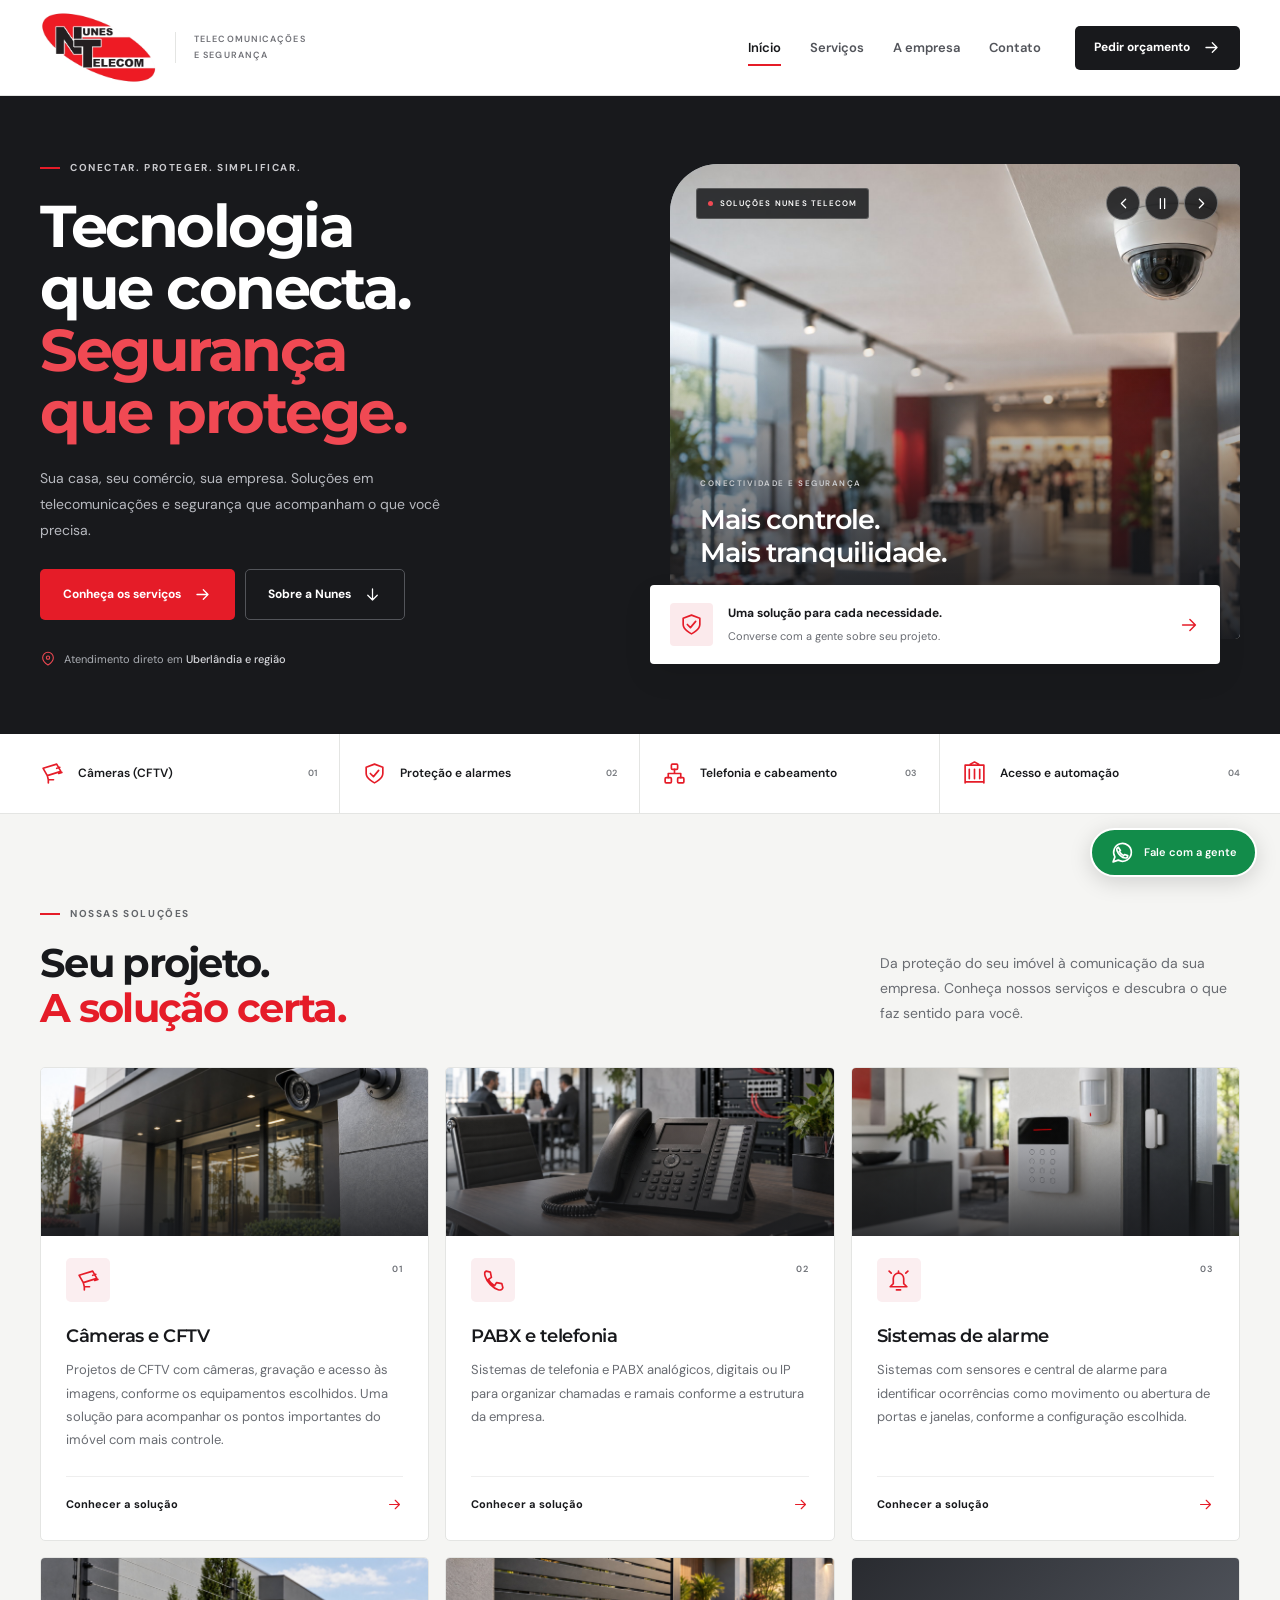
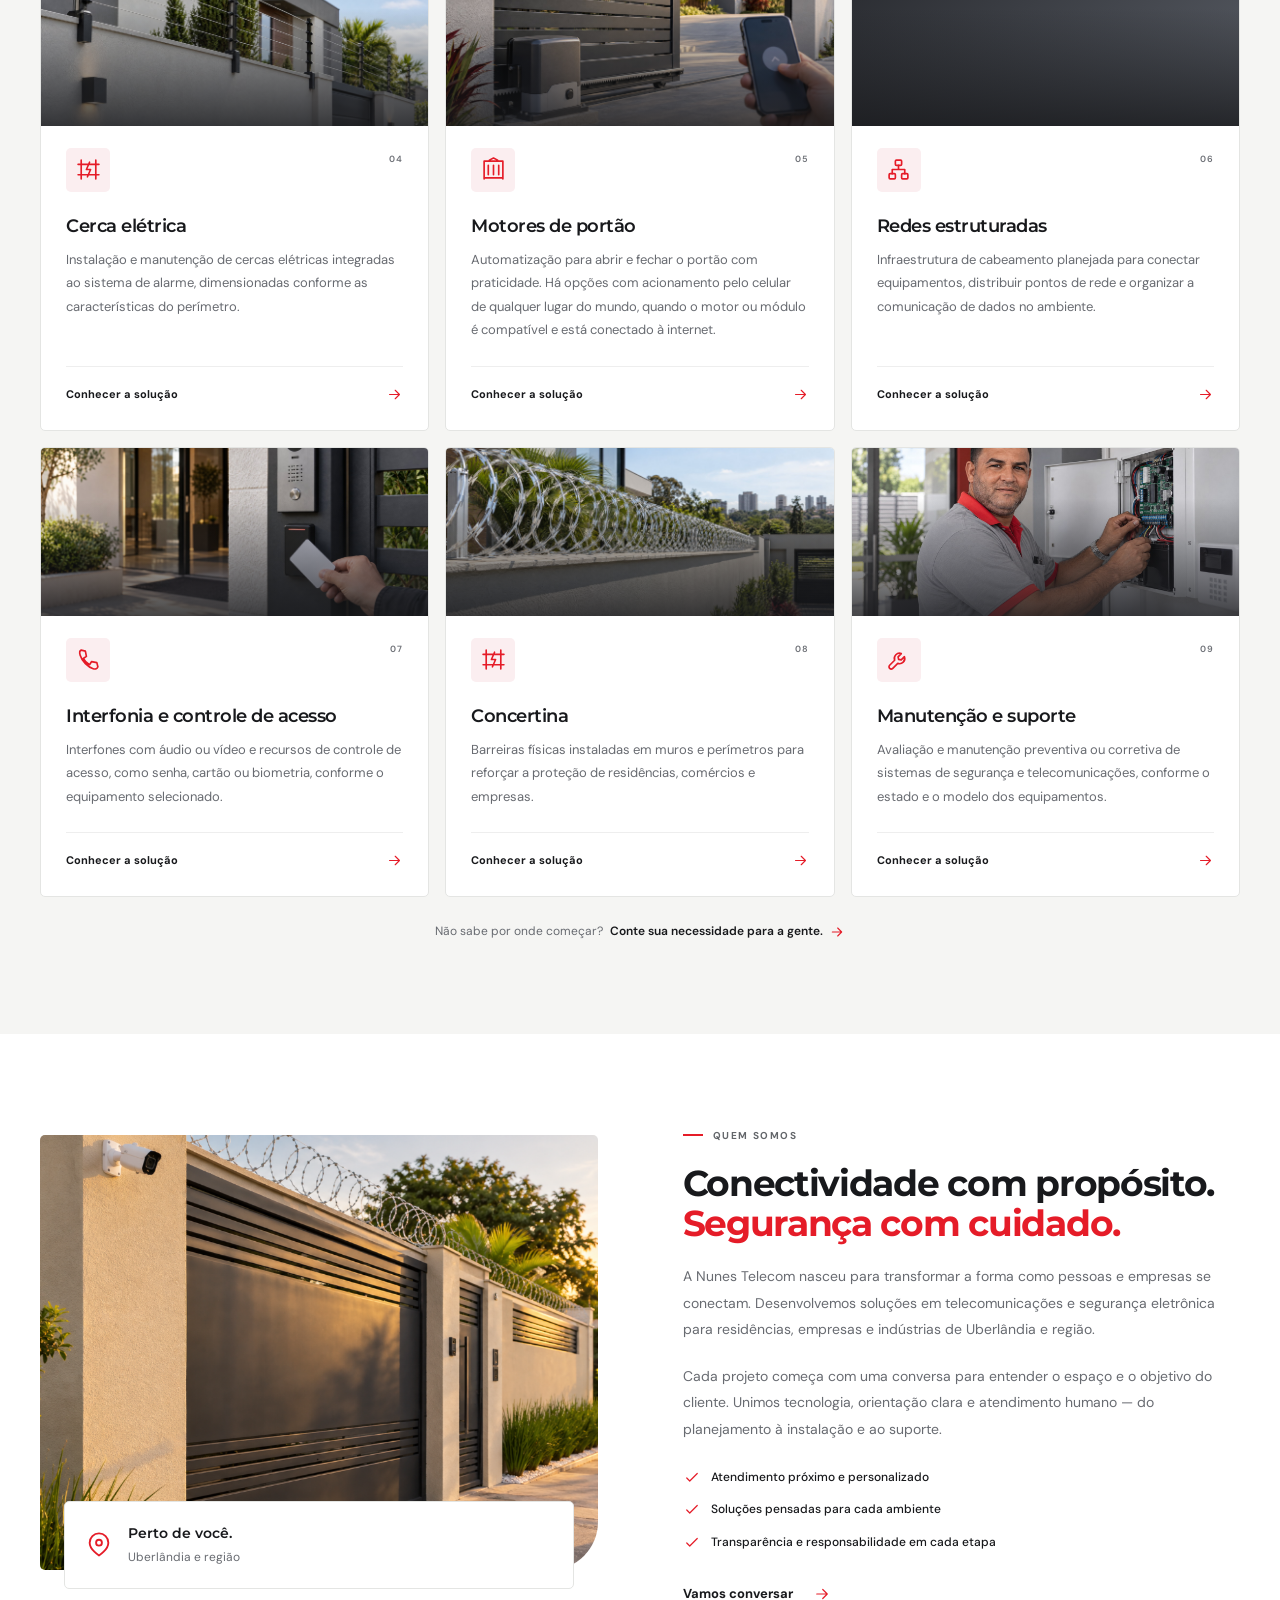
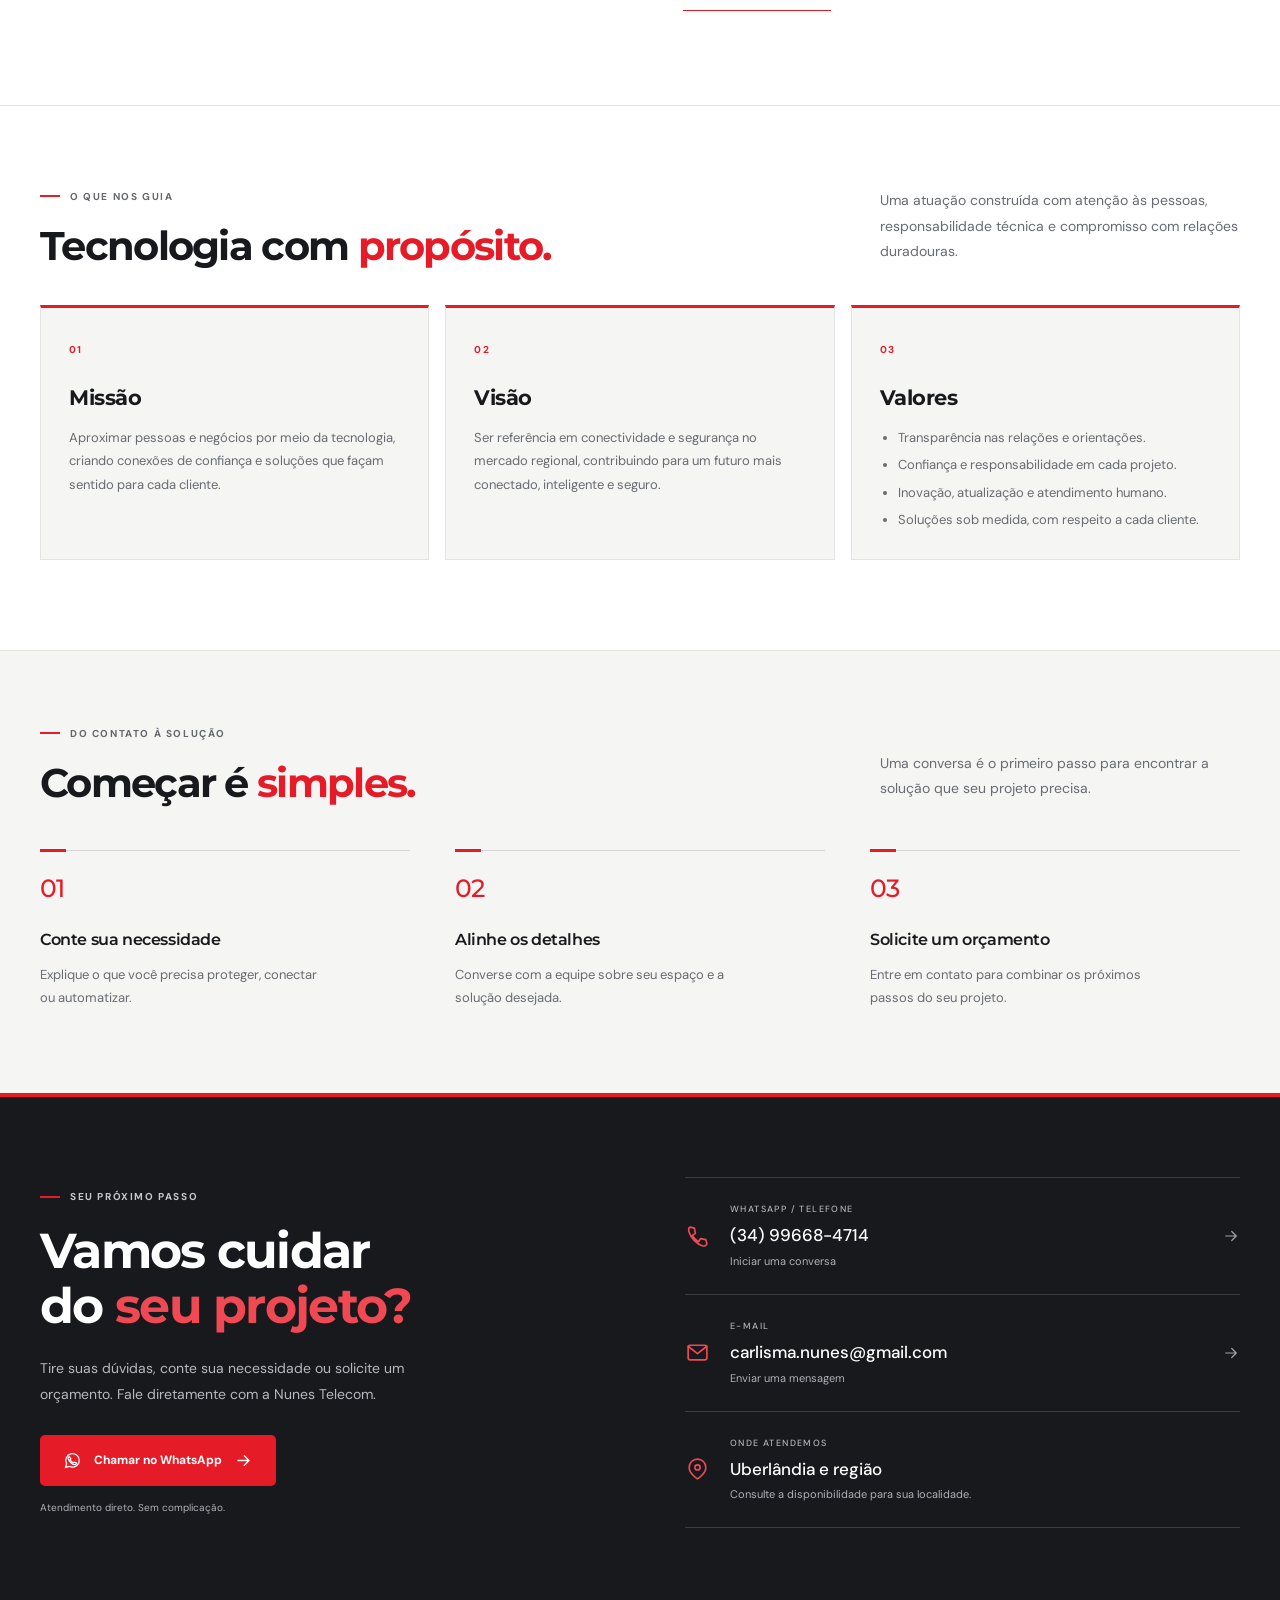
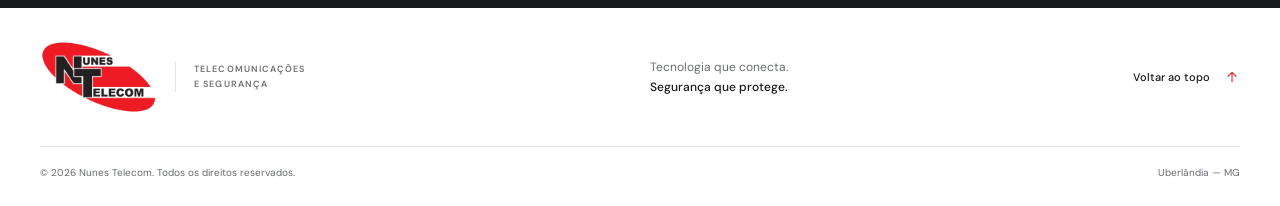
==== index.html @ c2a86ad0 "Add files via upload" ====
<!doctype html>
<html lang="pt-BR">
<head>
  <meta charset="utf-8">
  <meta name="viewport" content="width=device-width, initial-scale=1">
  <meta name="theme-color" content="#18191c">
  <meta name="description" content="Nunes Telecom: soluções em telecomunicações e segurança em Uberlândia e região. Câmeras, alarmes, cercas elétricas, concertinas, motores de portão, PABX, cabeamento estruturado e porteiro eletrônico.">
  <title>Nunes Telecom | Segurança e Conectividade em Uberlândia</title>
  <link rel="icon" type="image/png" href="./favicon.png">
  <link rel="preconnect" href="https://fonts.googleapis.com">
  <link rel="preconnect" href="https://fonts.gstatic.com" crossorigin>
  <link href="https://fonts.googleapis.com/css2?family=DM+Sans:wght@400;500;600;700&family=Montserrat:wght@500;600;700;800&display=swap" rel="stylesheet">
  <link rel="stylesheet" href="style.css">
  <script src="script.js" defer></script>
</head>
<body>
  <a class="skip-link" href="#conteudo">Pular para o conteúdo</a>
  <svg class="icon-library" xmlns="http://www.w3.org/2000/svg" aria-hidden="true">
    <symbol id="i-arrow" viewBox="0 0 24 24"><path d="M5 12h14m-6-6 6 6-6 6"/></symbol>
    <symbol id="i-down" viewBox="0 0 24 24"><path d="M12 5v14m-6-6 6 6 6-6"/></symbol>
    <symbol id="i-camera" viewBox="0 0 24 24"><path d="m3 7 13-4 4 7-13 4-4-7Zm4 7 1 4h5m-5 0v3m8-14 3-1m-1 6 3-1"/></symbol>
    <symbol id="i-shield" viewBox="0 0 24 24"><path d="M12 3 4 6v6c0 5 8 9 8 9s8-4 8-9V6l-8-3Z"/><path d="m8 12 3 3 5-6"/></symbol>
    <symbol id="i-phone" viewBox="0 0 24 24"><path d="m5 3 4 1 1 5-3 2a15 15 0 0 0 6 6l2-3 5 1 1 4c-1 4-7 2-12-3S2 4 5 3Z"/></symbol>
    <symbol id="i-network" viewBox="0 0 24 24"><rect x="9" y="3" width="6" height="5" rx="1"/><rect x="3" y="16" width="6" height="5" rx="1"/><rect x="15" y="16" width="6" height="5" rx="1"/><path d="M12 8v4M6 16v-4h12v4"/></symbol>
    <symbol id="i-alarm" viewBox="0 0 24 24"><path d="M12 3v2m-7 0-2-2m16 2 2-2M7 10a5 5 0 0 1 10 0v5l3 3H4l3-3v-5Zm3 11h4"/></symbol>
    <symbol id="i-fence" viewBox="0 0 24 24"><path d="M5 21V3m14 18V3M2 7h20M2 17h20m-9-12-3 7h4l-3 7"/></symbol>
    <symbol id="i-gate" viewBox="0 0 24 24"><path d="M3 21V4h18v17M7 8v9m5-9v9m5-9v9M3 20h18m-5-17-4-2-4 2"/></symbol>
    <symbol id="i-wrench" viewBox="0 0 24 24"><path d="M14.7 6.3a5 5 0 0 0-6.4 6.4L3.5 17.5a2.1 2.1 0 1 0 3 3l4.8-4.8a5 5 0 0 0 6.4-6.4l-3.1 3.1-2.5-.5-.5-2.5 3.1-3.1Z"/></symbol>
    <symbol id="i-pin" viewBox="0 0 24 24"><path d="M20 10c0 6-8 11-8 11S4 16 4 10a8 8 0 1 1 16 0Z"/><circle cx="12" cy="10" r="2.5"/></symbol>
    <symbol id="i-mail" viewBox="0 0 24 24"><rect x="3" y="5" width="18" height="14" rx="2"/><path d="m3 6 9 7 9-7"/></symbol>
    <symbol id="i-check" viewBox="0 0 24 24"><path d="m5 12 4 4L19 6"/></symbol>
    <symbol id="i-whatsapp" viewBox="0 0 24 24"><path d="M20.5 11.8a8.5 8.5 0 0 1-12.6 7.5L3 21l1.7-4.8A8.5 8.5 0 1 1 20.5 11.8Z"/><path d="m8 7 2 3-1 1c1 2 2 3 4 4l1-1 3 1c0 3-4 3-7 0S5 8 8 7Z"/></symbol>
  </svg>
<header class="site-header">
    <div class="container nav-wrap">
      <a class="brand" href="#inicio" aria-label="Nunes Telecom — início">
        <img class="brand-logo" src="./logo-nunes.webp" width="629" height="396" alt="Nunes Telecom">
        <span class="brand-caption">Telecomunicações<br>e segurança</span>
      </a>
      <button class="menu-toggle" type="button" aria-expanded="false" aria-controls="main-nav" aria-label="Abrir menu"><span></span><span></span><span></span></button>
      <nav id="main-nav" class="main-nav" aria-label="Menu principal">
        <a href="#inicio" class="is-active">Início</a><a href="servicos.html">Serviços</a><a href="#sobre">A empresa</a><a href="#contato">Contato</a>
        <a class="button nav-cta" href="https://wa.me/5534996684714?text=Ol%C3%A1%21%20Gostaria%20de%20solicitar%20um%20or%C3%A7amento%20com%20a%20Nunes%20Telecom." target="_blank" rel="noopener noreferrer">Pedir orçamento <svg class="icon" aria-hidden="true"><use href="#i-arrow"/></svg></a>
      </nav>
    </div>
  </header>
  <main id="conteudo">
    <section class="hero" id="inicio" aria-labelledby="hero-title">
      <div class="container hero-layout">
        <div class="hero-copy">
          <p class="eyebrow"><span></span>CONECTAR. PROTEGER. SIMPLIFICAR.</p>
          <h1 id="hero-title">Tecnologia<br>que conecta.<br><span>Segurança<br>que protege.</span></h1>
          <p class="hero-text">Sua casa, seu comércio, sua empresa. Soluções em telecomunicações e segurança que acompanham o que você precisa.</p>
          <div class="hero-actions">
            <a class="button button-primary" href="servicos.html">Conheça os serviços <svg class="icon" aria-hidden="true"><use href="#i-arrow"/></svg></a>
            <a class="button button-ghost" href="#sobre">Sobre a Nunes <svg class="icon" aria-hidden="true"><use href="#i-down"/></svg></a>
          </div>
          <div class="hero-trust"><svg class="icon" aria-hidden="true"><use href="#i-pin"/></svg><p>Atendimento direto em <strong>Uberlândia e região</strong></p></div>
        </div>
        <div class="hero-visual">
          <div class="hero-image" data-hero-carousel role="region" aria-roledescription="carrossel" aria-label="Imagens das soluções Nunes Telecom">
            <img class="hero-slide is-active" data-hero-slide src="./carrossel-01-cftv.jpg" alt="Câmera dome de segurança instalada no interior de uma loja" width="1440" height="1080" fetchpriority="high">
            <img class="hero-slide" data-hero-slide alt="" width="1300" height="865" aria-hidden="true">
            <span class="image-tag"><span></span>SOLUÇÕES NUNES TELECOM</span>
            <div class="visual-caption"><span>CONECTIVIDADE E SEGURANÇA</span><p>Mais controle.<br>Mais tranquilidade.</p></div>
            <div class="hero-carousel-controls" aria-label="Controles do carrossel">
              <button type="button" data-hero-prev aria-label="Imagem anterior" title="Imagem anterior"><svg viewBox="0 0 24 24" aria-hidden="true"><path d="m15 18-6-6 6-6"/></svg></button>
              <button type="button" data-hero-toggle aria-label="Pausar apresentação automática" aria-pressed="false" title="Pausar apresentação automática"><svg data-pause-icon viewBox="0 0 24 24" aria-hidden="true"><path d="M9 5v14M15 5v14"/></svg><svg data-play-icon viewBox="0 0 24 24" aria-hidden="true" hidden><path d="m8 5 12 7-12 7z"/></svg></button>
              <button type="button" data-hero-next aria-label="Próxima imagem" title="Próxima imagem"><svg viewBox="0 0 24 24" aria-hidden="true"><path d="m9 18 6-6-6-6"/></svg></button>
            </div>
          </div>
          <div class="hero-note"><span class="note-icon"><svg class="icon" aria-hidden="true"><use href="#i-shield"/></svg></span><div><strong>Uma solução para cada necessidade.</strong><small>Converse com a gente sobre seu projeto.</small></div><svg class="icon note-arrow" aria-hidden="true"><use href="#i-arrow"/></svg></div>
        </div>
      </div>
    </section>
    <div class="service-strip" aria-label="Áreas de atuação">
      <div class="container strip-grid">
        <a href="servicos.html#cftv"><svg class="icon" aria-hidden="true"><use href="#i-camera"/></svg><span>Câmeras (CFTV)</span><small>01</small></a>
        <a href="servicos.html#alarmes"><svg class="icon" aria-hidden="true"><use href="#i-shield"/></svg><span>Proteção e alarmes</span><small>02</small></a>
        <a href="servicos.html#redes-estruturadas"><svg class="icon" aria-hidden="true"><use href="#i-network"/></svg><span>Telefonia e cabeamento</span><small>03</small></a>
        <a href="servicos.html#motores-portao"><svg class="icon" aria-hidden="true"><use href="#i-gate"/></svg><span>Acesso e automação</span><small>04</small></a>
      </div>
    </div>
    <section class="section services-section" id="servicos" aria-labelledby="services-title">
      <div class="container">
        <div class="section-heading heading-row">
          <div><p class="eyebrow"><span></span>NOSSAS SOLUÇÕES</p><h2 id="services-title">Seu projeto.<br><span>A solução certa.</span></h2></div>
          <p>Da proteção do seu imóvel à comunicação da sua empresa. Conheça nossos serviços e descubra o que faz sentido para você.</p>
        </div>
        <div class="services-grid">
          <article class="service-card" id="card-cftv">
            <div class="service-media" data-service="Câmeras e CFTV">
              <img src="./servico-cftv.jpg" alt="Câmera de segurança instalada em fachada de edifício comercial" loading="lazy" decoding="async">
              <span class="service-media-fallback"><svg class="icon" aria-hidden="true"><use href="#i-camera"/></svg><small>Imagem ilustrativa da solução</small></span>
            </div>
            <div class="service-card-body"><div class="service-top"><span class="service-icon"><svg class="icon" aria-hidden="true"><use href="#i-camera"/></svg></span><span class="service-number">01</span></div>
              <h3>Câmeras e CFTV</h3><p>Projetos de CFTV com câmeras, gravação e acesso às imagens, conforme os equipamentos escolhidos. Uma solução para acompanhar os pontos importantes do imóvel com mais controle.</p>
              <a href="servicos.html#cftv" aria-label="Saiba mais sobre Câmeras e CFTV">Conhecer a solução <svg class="icon" aria-hidden="true"><use href="#i-arrow"/></svg></a>
            </div>
          </article>
          <article class="service-card" id="card-pabx">
            <div class="service-media" data-service="PABX e telefonia">
              <img src="./servico-pabx.jpg" alt="Telefone corporativo e equipamento PABX em escritório" loading="lazy" decoding="async">
              <span class="service-media-fallback"><svg class="icon" aria-hidden="true"><use href="#i-phone"/></svg><small>Imagem ilustrativa da solução</small></span>
            </div>
            <div class="service-card-body"><div class="service-top"><span class="service-icon"><svg class="icon" aria-hidden="true"><use href="#i-phone"/></svg></span><span class="service-number">02</span></div>
              <h3>PABX e telefonia</h3><p>Sistemas de telefonia e PABX analógicos, digitais ou IP para organizar chamadas e ramais conforme a estrutura da empresa.</p>
              <a href="servicos.html#pabx" aria-label="Saiba mais sobre PABX e telefonia">Conhecer a solução <svg class="icon" aria-hidden="true"><use href="#i-arrow"/></svg></a>
            </div>
          </article>
          <article class="service-card" id="card-alarmes">
            <div class="service-media" data-service="Sistemas de alarme">
              <img src="./servico-alarmes.jpg" alt="Teclado e sensores de alarme instalados em ambiente interno" loading="lazy" decoding="async">
              <span class="service-media-fallback"><svg class="icon" aria-hidden="true"><use href="#i-alarm"/></svg><small>Imagem ilustrativa da solução</small></span>
            </div>
            <div class="service-card-body"><div class="service-top"><span class="service-icon"><svg class="icon" aria-hidden="true"><use href="#i-alarm"/></svg></span><span class="service-number">03</span></div>
              <h3>Sistemas de alarme</h3><p>Sistemas com sensores e central de alarme para identificar ocorrências como movimento ou abertura de portas e janelas, conforme a configuração escolhida.</p>
              <a href="servicos.html#alarmes" aria-label="Saiba mais sobre Sistemas de alarme">Conhecer a solução <svg class="icon" aria-hidden="true"><use href="#i-arrow"/></svg></a>
            </div>
          </article>
          <article class="service-card" id="card-cerca-eletrica">
            <div class="service-media" data-service="Cerca elétrica">
              <img src="./servico-cerca-eletrica.jpg" alt="Cerca elétrica instalada no topo de muro perimetral" loading="lazy" decoding="async">
              <span class="service-media-fallback"><svg class="icon" aria-hidden="true"><use href="#i-fence"/></svg><small>Imagem ilustrativa da solução</small></span>
            </div>
            <div class="service-card-body"><div class="service-top"><span class="service-icon"><svg class="icon" aria-hidden="true"><use href="#i-fence"/></svg></span><span class="service-number">04</span></div>
              <h3>Cerca elétrica</h3><p>Instalação e manutenção de cercas elétricas integradas ao sistema de alarme, dimensionadas conforme as características do perímetro.</p>
              <a href="servicos.html#cerca-eletrica" aria-label="Saiba mais sobre Cerca elétrica">Conhecer a solução <svg class="icon" aria-hidden="true"><use href="#i-arrow"/></svg></a>
            </div>
          </article>
          <article class="service-card" id="card-motores-portao">
            <div class="service-media" data-service="Motores de portão">
              <img src="./servico-motores-portao.jpg" alt="Motor de portão automático com acionamento pelo celular" loading="lazy" decoding="async">
              <span class="service-media-fallback"><svg class="icon" aria-hidden="true"><use href="#i-gate"/></svg><small>Imagem ilustrativa da solução</small></span>
            </div>
            <div class="service-card-body"><div class="service-top"><span class="service-icon"><svg class="icon" aria-hidden="true"><use href="#i-gate"/></svg></span><span class="service-number">05</span></div>
              <h3>Motores de portão</h3><p>Automatização para abrir e fechar o portão com praticidade. Há opções com acionamento pelo celular de qualquer lugar do mundo, quando o motor ou módulo é compatível e está conectado à internet.</p>
              <a href="servicos.html#motores-portao" aria-label="Saiba mais sobre Motores de portão">Conhecer a solução <svg class="icon" aria-hidden="true"><use href="#i-arrow"/></svg></a>
            </div>
          </article>
          <article class="service-card" id="card-redes-estruturadas">
            <div class="service-media" data-service="Cabeamento estruturado">
              <img src="./servico-redes-estruturadas.jpg" alt="Rack com cabeamento estruturado organizado" loading="lazy" decoding="async">
              <span class="service-media-fallback"><svg class="icon" aria-hidden="true"><use href="#i-network"/></svg><small>Imagem ilustrativa da solução</small></span>
            </div>
            <div class="service-card-body"><div class="service-top"><span class="service-icon"><svg class="icon" aria-hidden="true"><use href="#i-network"/></svg></span><span class="service-number">06</span></div>
              <h3>Redes estruturadas</h3><p>Infraestrutura de cabeamento planejada para conectar equipamentos, distribuir pontos de rede e organizar a comunicação de dados no ambiente.</p>
              <a href="servicos.html#redes-estruturadas" aria-label="Saiba mais sobre Redes estruturadas">Conhecer a solução <svg class="icon" aria-hidden="true"><use href="#i-arrow"/></svg></a>
            </div>
          </article>
          <article class="service-card" id="card-interfonia-acesso">
            <div class="service-media" data-service="Porteiro eletrônico">
              <img src="./servico-interfonia-acesso.jpg" alt="Videoporteiro e leitor de acesso em entrada residencial" loading="lazy" decoding="async">
              <span class="service-media-fallback"><svg class="icon" aria-hidden="true"><use href="#i-phone"/></svg><small>Imagem ilustrativa da solução</small></span>
            </div>
            <div class="service-card-body"><div class="service-top"><span class="service-icon"><svg class="icon" aria-hidden="true"><use href="#i-phone"/></svg></span><span class="service-number">07</span></div>
              <h3>Interfonia e controle de acesso</h3><p>Interfones com áudio ou vídeo e recursos de controle de acesso, como senha, cartão ou biometria, conforme o equipamento selecionado.</p>
              <a href="servicos.html#interfonia-acesso" aria-label="Saiba mais sobre Interfonia e controle de acesso">Conhecer a solução <svg class="icon" aria-hidden="true"><use href="#i-arrow"/></svg></a>
            </div>
          </article>

          <article class="service-card" id="card-concertina">
            <div class="service-media" data-service="Concertina">
              <img src="./servico-concertina.jpg" alt="Concertina instalada sobre muro de perímetro" loading="lazy" decoding="async">
              <span class="service-media-fallback"><svg class="icon" aria-hidden="true"><use href="#i-fence"/></svg><small>Imagem ilustrativa da solução</small></span>
            </div>
            <div class="service-card-body"><div class="service-top"><span class="service-icon"><svg class="icon" aria-hidden="true"><use href="#i-fence"/></svg></span><span class="service-number">08</span></div>
              <h3>Concertina</h3><p>Barreiras físicas instaladas em muros e perímetros para reforçar a proteção de residências, comércios e empresas.</p>
              <a href="servicos.html#concertina" aria-label="Saiba mais sobre Concertina">Conhecer a solução <svg class="icon" aria-hidden="true"><use href="#i-arrow"/></svg></a>
            </div>
          </article>
          <article class="service-card" id="card-manutencao-suporte">
            <div class="service-media" data-service="Manutenção e suporte">
              <img src="./servico-manutencao-suporte.jpg" alt="Técnico da Nunes Telecom realizando manutenção em central de segurança" loading="lazy" decoding="async">
              <span class="service-media-fallback"><svg class="icon" aria-hidden="true"><use href="#i-wrench"/></svg><small>Imagem ilustrativa da solução</small></span>
            </div>
            <div class="service-card-body"><div class="service-top"><span class="service-icon"><svg class="icon" aria-hidden="true"><use href="#i-wrench"/></svg></span><span class="service-number">09</span></div>
              <h3>Manutenção e suporte</h3><p>Avaliação e manutenção preventiva ou corretiva de sistemas de segurança e telecomunicações, conforme o estado e o modelo dos equipamentos.</p>
              <a href="servicos.html#manutencao-suporte" aria-label="Saiba mais sobre Manutenção e suporte">Conhecer a solução <svg class="icon" aria-hidden="true"><use href="#i-arrow"/></svg></a>
            </div>
          </article>
        </div>
        <p class="services-footnote">Não sabe por onde começar? <a href="index.html#contato">Conte sua necessidade para a gente.<svg class="icon" aria-hidden="true"><use href="#i-arrow"/></svg></a></p>
      </div>
    </section>
    <section class="about-section" id="sobre" aria-labelledby="about-title">
      <div class="container about-layout">
        <div class="about-visual">
          <img class="about-photo" src="./casa.png" alt="Residência ao entardecer — imagem ilustrativa" width="1100" height="734" loading="lazy" decoding="async">
          <div class="about-label"><svg class="icon" aria-hidden="true"><use href="#i-pin"/></svg><div><strong>Perto de você.</strong><span>Uberlândia e região</span></div></div>
        </div>
        <div class="about-copy">
          <p class="eyebrow"><span></span>QUEM SOMOS</p>
          <h2 id="about-title">Conectividade com propósito.<br><span>Segurança com cuidado.</span></h2>
          <p>A Nunes Telecom nasceu para transformar a forma como pessoas e empresas se conectam. Desenvolvemos soluções em telecomunicações e segurança eletrônica para residências, empresas e indústrias de Uberlândia e região.</p>
          <p>Cada projeto começa com uma conversa para entender o espaço e o objetivo do cliente. Unimos tecnologia, orientação clara e atendimento humano — do planejamento à instalação e ao suporte.</p>
          <ul class="check-list">
            <li><svg class="icon" aria-hidden="true"><use href="#i-check"/></svg>Atendimento próximo e personalizado</li>
            <li><svg class="icon" aria-hidden="true"><use href="#i-check"/></svg>Soluções pensadas para cada ambiente</li>
            <li><svg class="icon" aria-hidden="true"><use href="#i-check"/></svg>Transparência e responsabilidade em cada etapa</li>
          </ul>
          <a class="text-link" href="index.html#contato">Vamos conversar <svg class="icon" aria-hidden="true"><use href="#i-arrow"/></svg></a>
        </div>
      </div>
    </section>
    <section class="values-section" id="valores" aria-labelledby="values-title">
      <div class="container">
        <div class="section-heading heading-row">
          <div><p class="eyebrow"><span></span>O QUE NOS GUIA</p><h2 id="values-title">Tecnologia com <span>propósito.</span></h2></div>
          <p>Uma atuação construída com atenção às pessoas, responsabilidade técnica e compromisso com relações duradouras.</p>
        </div>
        <div class="values-grid">
          <article class="value-card"><span class="value-index">01</span><h3>Missão</h3><p>Aproximar pessoas e negócios por meio da tecnologia, criando conexões de confiança e soluções que façam sentido para cada cliente.</p></article>
          <article class="value-card"><span class="value-index">02</span><h3>Visão</h3><p>Ser referência em conectividade e segurança no mercado regional, contribuindo para um futuro mais conectado, inteligente e seguro.</p></article>
          <article class="value-card value-card-values"><span class="value-index">03</span><h3>Valores</h3><ul><li>Transparência nas relações e orientações.</li><li>Confiança e responsabilidade em cada projeto.</li><li>Inovação, atualização e atendimento humano.</li><li>Soluções sob medida, com respeito a cada cliente.</li></ul></article>
        </div>
      </div>
    </section>

    <section class="process-section" aria-labelledby="process-title">
      <div class="container">
        <div class="section-heading heading-row">
          <div><p class="eyebrow"><span></span>DO CONTATO À SOLUÇÃO</p><h2 id="process-title">Começar é <span>simples.</span></h2></div>
          <p>Uma conversa é o primeiro passo para encontrar a solução que seu projeto precisa.</p>
        </div>
        <ol class="process-grid">
          <li class="process-step"><span class="step-number">01</span><h3>Conte sua necessidade</h3><p>Explique o que você precisa proteger, conectar ou automatizar.</p></li>
          <li class="process-step"><span class="step-number">02</span><h3>Alinhe os detalhes</h3><p>Converse com a equipe sobre seu espaço e a solução desejada.</p></li>
          <li class="process-step"><span class="step-number">03</span><h3>Solicite um orçamento</h3><p>Entre em contato para combinar os próximos passos do seu projeto.</p></li>
        </ol>
      </div>
    </section>
    <section class="contact-section" id="contato" aria-labelledby="contact-title">
      <div class="container contact-layout">
        <div class="contact-copy">
          <p class="eyebrow"><span></span>SEU PRÓXIMO PASSO</p>
          <h2 id="contact-title">Vamos cuidar<br>do <span>seu projeto?</span></h2>
          <p>Tire suas dúvidas, conte sua necessidade ou solicite um orçamento. Fale diretamente com a Nunes Telecom.</p>
          <a class="button button-primary" href="https://wa.me/5534996684714?text=Ol%C3%A1%21%20Gostaria%20de%20solicitar%20um%20or%C3%A7amento%20com%20a%20Nunes%20Telecom." target="_blank" rel="noopener noreferrer"><svg class="icon" aria-hidden="true"><use href="#i-whatsapp"/></svg>Chamar no WhatsApp <svg class="icon" aria-hidden="true"><use href="#i-arrow"/></svg></a>
          <span class="contact-note">Atendimento direto. Sem complicação.</span>
        </div>
        <div class="contact-details">
          <a class="contact-item" href="https://wa.me/5534996684714" target="_blank" rel="noopener noreferrer"><svg class="icon" aria-hidden="true"><use href="#i-phone"/></svg><span><small>WHATSAPP / TELEFONE</small><strong>(34) 99668-4714</strong><em>Iniciar uma conversa</em></span><svg class="icon contact-arrow" aria-hidden="true"><use href="#i-arrow"/></svg></a>
          <a class="contact-item" href="mailto:carlisma.nunes@gmail.com"><svg class="icon" aria-hidden="true"><use href="#i-mail"/></svg><span><small>E-MAIL</small><strong>carlisma.nunes@gmail.com</strong><em>Enviar uma mensagem</em></span><svg class="icon contact-arrow" aria-hidden="true"><use href="#i-arrow"/></svg></a>
          <div class="contact-item"><svg class="icon" aria-hidden="true"><use href="#i-pin"/></svg><span><small>ONDE ATENDEMOS</small><strong>Uberlândia e região</strong><em>Consulte a disponibilidade para sua localidade.</em></span></div>
        </div>
      </div>
    </section>
  </main>
  <footer class="site-footer">
    <div class="container footer-main">
      <a class="brand" href="index.html#inicio" aria-label="Nunes Telecom — voltar ao início"><img class="brand-logo" src="./logo-nunes.webp" width="629" height="396" alt="Nunes Telecom"><span class="brand-caption">Telecomunicações<br>e segurança</span></a>
      <p>Tecnologia que conecta.<br><strong>Segurança que protege.</strong></p>
      <a class="back-top" href="#inicio">Voltar ao topo <svg class="icon" aria-hidden="true"><use href="#i-down"/></svg></a>
    </div>
    <div class="container footer-bottom"><span>© <span id="year">2026</span> Nunes Telecom. Todos os direitos reservados.</span><span>Uberlândia — MG</span></div>
  </footer>
  <a class="whatsapp-float" href="https://wa.me/5534996684714?text=Ol%C3%A1%21%20Vim%20pelo%20site%20da%20Nunes%20Telecom." target="_blank" rel="noopener noreferrer" aria-label="Falar com a Nunes Telecom pelo WhatsApp"><svg class="icon" aria-hidden="true"><use href="#i-whatsapp"/></svg><span>Fale com a gente</span></a>
</body>
</html>
---- style.css ----
:root {
  --red: #e51c28;
  --red-dark: #c51420;
  --ink: #18191c;
  --muted: #686b71;
  --paper: #ffffff;
  --soft: #f5f5f3;
  --line: #e4e5e3;
  --display: "Montserrat", Arial, sans-serif;
  --body: "DM Sans", Arial, sans-serif;
}
* { box-sizing: border-box; }
html { scroll-behavior: smooth; scroll-padding-top: 115px; }
body { margin: 0; background: var(--paper); color: var(--ink); font-family: var(--body); line-height: 1.65; -webkit-font-smoothing: antialiased; }
a { color: inherit; text-decoration: none; }
img { display: block; max-width: 100%; }
button { font: inherit; }
button, a { -webkit-tap-highlight-color: transparent; }
::selection { background: #ffdfe1; color: var(--ink); }
:focus-visible { outline: 3px solid var(--red); outline-offset: 5px; border-radius: 3px; }
.container { width: min(1200px, calc(100% - 72px)); margin-inline: auto; }
.icon-library { position: absolute; width: 0; height: 0; overflow: hidden; pointer-events: none; }
.icon { display: inline-block; width: 22px; height: 22px; flex-shrink: 0; fill: none; stroke: currentColor; stroke-width: 1.6; stroke-linecap: round; stroke-linejoin: round; vertical-align: middle; }
.skip-link { position: fixed; top: 12px; left: 12px; z-index: 200; padding: 10px 18px; background: white; transform: translateY(-200%); }
.skip-link:focus { transform: translateY(0); }
.utility-bar { background: var(--ink); color: #e6e6e8; font-size: 11px; }
.utility-content { display: flex; align-items: center; justify-content: space-between; min-height: 34px; }
.utility-content > span, .utility-content > a { display: flex; align-items: center; gap: 8px; }
.utility-content .icon { width: 13px; height: 13px; }
.utility-content a:hover { color: white; text-decoration: underline; }
.site-header { position: sticky; top: 0; z-index: 100; height: 96px; background: #fff; border-bottom: 1px solid var(--line); transition: box-shadow .2s; }
.site-header.is-scrolled { box-shadow: 0 5px 20px #0000000a; }
.nav-wrap { height: 100%; display: flex; align-items: center; justify-content: space-between; gap: 32px; }
.brand { display: inline-flex; align-items: center; gap: 18px; flex-shrink: 0; background: white; }
.brand-logo { display: block; width: 117px; height: auto; aspect-ratio: 629 / 396; object-fit: contain; background: #fff; }
.brand-caption { padding-left: 18px; border-left: 1px solid var(--line); color: #707177; font-size: 9px; line-height: 1.7; font-weight: 600; letter-spacing: 1.1px; text-transform: uppercase; }
.main-nav { display: flex; align-items: center; gap: 29px; font-size: 13px; font-weight: 600; }
.main-nav > a:not(.nav-cta) { position: relative; padding-block: 12px; color: #52545a; transition: color .2s; }
.main-nav > a:not(.nav-cta)::after { position: absolute; content: ""; left: 0; right: 0; bottom: 4px; height: 2px; background: var(--red); transform: scaleX(0); transform-origin: left; transition: transform .2s; }
.main-nav > a.is-active, .main-nav > a:hover { color: var(--ink); }
.main-nav > a.is-active::after, .main-nav > a:not(.nav-cta):hover::after { transform: scaleX(1); }
.button { display: inline-flex; justify-content: center; align-items: center; gap: 12px; min-height: 51px; padding: 0 22px; border: 1px solid transparent; border-radius: 5px; font-size: 12px; font-weight: 700; transition: background .2s, border-color .2s, transform .2s; }
.button .icon { width: 19px; height: 19px; }
.nav-cta { background: var(--ink); color: white; min-height: 44px; padding-inline: 18px; font-size: 12px; margin-left: 5px; }
.nav-cta:hover { color: white !important; background: var(--red); }
.button-primary { color: white; background: var(--red); }
.button-primary:hover { background: var(--red-dark); transform: translateY(-2px); }
.button-ghost { color: white; border-color: #53555a; background: transparent; }
.button-ghost:hover { border-color: #a7a7ac; background: #ffffff08; }
.menu-toggle { display: none; width: 44px; height: 44px; padding: 10px; border: 0; background: transparent; cursor: pointer; }
.menu-toggle span { display: block; height: 2px; width: 24px; background: var(--ink); margin: 5px 0; transition: transform .2s, opacity .2s; }
.menu-toggle[aria-expanded="true"] span:nth-child(1) { transform: translateY(7px) rotate(45deg); }
.menu-toggle[aria-expanded="true"] span:nth-child(2) { opacity: 0; }
.menu-toggle[aria-expanded="true"] span:nth-child(3) { transform: translateY(-7px) rotate(-45deg); }
.hero { background: var(--ink); color: white; overflow: hidden; }
.hero-layout { display: grid; grid-template-columns: 1fr 1fr; align-items: center; gap: 60px; padding-block: 64px 66px; }
.eyebrow { display: flex; align-items: center; gap: 10px; margin: 0 0 20px; font-size: 10px; font-weight: 700; letter-spacing: 1.6px; line-height: 1.5; color: #63666a; }
.eyebrow > span { width: 20px; height: 2px; background: var(--red); flex-shrink: 0; }
.hero .eyebrow, .contact-copy .eyebrow { color: #c9c9cd; }
h1, h2, h3 { font-family: var(--display); }
h1, h2 { line-height: 1.12; letter-spacing: -1.7px; font-weight: 700; }
.hero h1 { font-size: clamp(42px, 4.6vw, 62px); margin: 0; line-height: 1.055; letter-spacing: -2.5px; }
.hero h1 span { color: #f04953; }
.hero-text { max-width: 435px; color: #b7b9bf; font-size: 14px; line-height: 1.85; margin: 23px 0 25px; }
.hero-actions { display: flex; flex-wrap: wrap; gap: 10px; }
.hero-trust { display: flex; align-items: center; gap: 8px; margin-top: 30px; color: #a9acb2; }
.hero-trust p { margin: 0; font-size: 11px; }
.hero-trust strong { color: #d5d6da; font-weight: 500; }
.hero-trust .icon { width: 16px; height: 16px; color: #f04953; }
.hero-visual { position: relative; min-width: 0; padding-bottom: 25px; }
.hero-image { height: 475px; position: relative; overflow: hidden; border-radius: 48px 5px 5px 5px; background: #9faeb5; }
.hero-image::after { position: absolute; content: ""; inset: 0; background: linear-gradient(0deg, #10141aee 0%, #10141a00 65%); }
.hero-image > .hero-slide { position: absolute; inset: 0; z-index: 0; width: 100%; height: 100%; object-fit: cover; object-position: center; opacity: 0; transition: opacity .8s ease; }
.hero-image > .hero-slide.is-active { opacity: 1; }
.image-tag { position: absolute; top: 24px; left: 26px; z-index: 1; display: inline-flex; align-items: center; gap: 7px; color: white; background: #18191cd9; padding: 8px 11px; border: 1px solid #ffffff33; border-radius: 3px; font-size: 8px; font-weight: 600; letter-spacing: 1.2px; }
.image-tag > span { width: 5px; height: 5px; border-radius: 50%; background: #f04953; }
.visual-caption { position: absolute; z-index: 1; left: 30px; bottom: 70px; }
.visual-caption > span { color: #cbcdd0; font-size: 8px; font-weight: 600; letter-spacing: 1.5px; }
.visual-caption p { font-family: var(--display); font-size: 27px; font-weight: 600; line-height: 1.2; letter-spacing: -1px; margin: 10px 0 0; }
.hero-carousel-controls { position: absolute; z-index: 3; top: 22px; right: 22px; display: flex; align-items: center; gap: 5px; }
.hero-carousel-controls button { display: grid; place-items: center; width: 34px; height: 34px; padding: 0; border: 1px solid #ffffff55; border-radius: 50%; color: white; background: #18191cd9; cursor: pointer; transition: background .2s, border-color .2s, transform .2s; }
.hero-carousel-controls button:hover { background: var(--red); border-color: var(--red); transform: translateY(-1px); }
.hero-carousel-controls svg { width: 17px; height: 17px; fill: none; stroke: currentColor; stroke-width: 1.8; stroke-linecap: round; stroke-linejoin: round; }
.hero-carousel-controls svg[hidden] { display: none !important; }
.hero-carousel-controls [data-play-icon] { fill: currentColor; stroke: none; }
.hero-note { position: absolute; right: 20px; left: -20px; bottom: 0; z-index: 2; display: flex; align-items: center; gap: 15px; padding: 18px 20px; border-radius: 4px; background: white; color: var(--ink); box-shadow: 0 12px 30px #00000014; }
.note-icon { display: grid; place-items: center; width: 43px; height: 43px; flex-shrink: 0; background: #fbeaec; border-radius: 4px; color: var(--red); }
.note-icon .icon { width: 25px; height: 25px; }
.hero-note > div { display: grid; gap: 3px; }
.hero-note strong { font-size: 12px; }
.hero-note small { font-size: 11px; color: var(--muted); }
.note-arrow { margin-left: auto; color: var(--red); }
.service-strip { background: white; border-bottom: 1px solid var(--line); }
.strip-grid { display: grid; grid-template-columns: repeat(4, 1fr); }
.strip-grid > a { display: flex; align-items: center; gap: 13px; padding: 27px 22px; border-right: 1px solid var(--line); font-size: 12px; font-weight: 600; transition: background .2s; }
.strip-grid > a:first-child { padding-left: 0; }
.strip-grid > a:last-child { border-right: 0; padding-right: 0; }
.strip-grid > a > .icon { color: var(--red); width: 25px; height: 25px; }
.strip-grid > a > small { color: #75787d; margin-left: auto; font-size: 9px; }
.strip-grid > a:hover { background: var(--soft); }
.section { padding: 92px 0; }
.services-section { background: var(--soft); }
.section-heading { margin-bottom: 37px; }
.heading-row { display: flex; align-items: flex-end; justify-content: space-between; gap: 60px; }
.heading-row > div { flex-shrink: 0; }
h2 { font-size: clamp(30px, 3.1vw, 42px); margin: 0; }
h2 span { color: var(--red); }
.heading-row > p { margin: 0 0 4px; max-width: 360px; font-size: 14px; color: var(--muted); line-height: 1.8; }
.services-grid { display: grid; grid-template-columns: repeat(3, minmax(0, 1fr)); gap: 16px; }
.service-card { display: flex; flex-direction: column; overflow: hidden; border: 1px solid var(--line); border-radius: 5px; background: white; transition: transform .2s, border-color .2s, box-shadow .2s; }
.service-card:hover { transform: translateY(-4px); border-color: #e8a9ae; box-shadow: 0 12px 26px #18191c06; }
.service-media { position: relative; height: 168px; overflow: hidden; background: linear-gradient(135deg, #292b30, #575b63); }
.service-media::after { position: absolute; content: ""; inset: 0; background: linear-gradient(0deg, #18191ccc, transparent 70%); pointer-events: none; }
.service-media > img { width: 100%; height: 100%; object-fit: cover; transition: transform .35s; }
.service-card:hover .service-media > img { transform: scale(1.04); }
.service-media-fallback { position: absolute; inset: 0; z-index: 0; display: flex; flex-direction: column; align-items: center; justify-content: center; gap: 8px; color: #dfe1e4; text-align: center; }
.service-media-fallback .icon { width: 27px; height: 27px; color: #f04953; }
.service-media-fallback small { font-size: 9px; line-height: 1.5; opacity: .85; }
.service-media-fallback strong { color: white; font-weight: 600; }
.service-media.has-image .service-media-fallback { display: none; }
.service-media.is-missing > img { display: none; }
.service-card-body { display: flex; flex: 1; flex-direction: column; padding: 22px 25px 24px; }
.service-card-body .service-top { display: flex; align-items: flex-start; justify-content: space-between; margin-bottom: 22px; }
.service-icon { width: 44px; height: 44px; display: grid; place-items: center; color: var(--red); background: #fbeef0; border-radius: 5px; flex-shrink: 0; }
.service-icon .icon { width: 25px; height: 25px; }
.service-number { font-size: 9px; letter-spacing: 1px; color: #6d7076; font-weight: 600; }
.service-card-body .service-top .service-number { padding-top: 4px; }
.service-card-body h3 { font-size: 18px; font-weight: 600; line-height: 1.4; letter-spacing: -.5px; margin: 0 0 9px; }
.service-card-body p { font-size: 13px; line-height: 1.8; color: var(--muted); margin: 0 0 24px; }
.service-card-body > a { display: flex; align-items: center; gap: 10px; justify-content: space-between; margin-top: auto; padding-top: 16px; border-top: 1px solid #eee; font-size: 11px; font-weight: 700; min-height: 40px; }
.service-card-body > a .icon { width: 17px; height: 17px; color: var(--red); transition: transform .2s; }
.service-card-body > a:hover { color: var(--red); }
.service-card-body > a:hover .icon { transform: translateX(3px); }
.service-card-wide { flex-direction: row; align-items: stretch; gap: 0; grid-column: 1 / -1; }
.service-card-wide .service-media { width: 32%; height: auto; min-height: 220px; flex-shrink: 0; }
.service-card-wide .service-card-body { justify-content: center; padding: 26px 30px; }
.wide-copy { flex: 1; }
.wide-copy h3 { margin: 3px 0 4px; }
.wide-copy p { margin: 0; }
.service-card-wide > a { border: none; padding: 0; margin: 0; gap: 22px; flex-shrink: 0; }
.services-footnote { display: flex; flex-wrap: wrap; justify-content: center; align-items: center; gap: 4px 7px; margin: 25px 0 0; font-size: 12px; color: var(--muted); }
.services-footnote a { display: inline-flex; align-items: center; gap: 6px; color: var(--ink); font-weight: 600; }
.services-footnote .icon { width: 16px; height: 16px; color: var(--red); }
.services-footnote a:hover { text-decoration: underline; }
.about-section { padding: 94px 0; background: white; }
.about-layout { display: grid; grid-template-columns: 1fr 1fr; align-items: center; gap: 85px; }
.about-visual { position: relative; padding-bottom: 35px; }
.about-photo { width: 100%; height: 435px; object-fit: cover; object-position: 40% center; border-radius: 5px 5px 48px 5px; }
.about-label { display: flex; align-items: center; gap: 15px; position: absolute; left: 24px; right: 24px; bottom: 16px; padding: 20px; background: white; border: 1px solid var(--line); border-radius: 5px; }
.about-label > .icon { width: 28px; height: 28px; color: var(--red); }
.about-label > div { display: grid; gap: 3px; }
.about-label strong { font-family: var(--display); font-size: 14px; font-weight: 600; }
.about-label span { font-size: 12px; color: var(--muted); }
.photo-note { position: absolute; right: 0; bottom: -10px; margin: 0; font-size: 9px; color: #686b71; }
.about-copy h2 { font-size: clamp(28px, 2.8vw, 37px); letter-spacing: -1.3px; }
.about-copy > p:not(.eyebrow) { font-size: 14px; line-height: 1.9; color: var(--muted); margin: 20px 0 0; }
.check-list { display: grid; gap: 13px; list-style: none; padding: 0; margin: 25px 0 27px; }
.check-list li { display: flex; align-items: center; gap: 10px; font-size: 12px; font-weight: 500; }
.check-list .icon { width: 18px; height: 18px; color: var(--red); }
.text-link { display: inline-flex; align-items: center; gap: 20px; border-bottom: 1px solid var(--red); padding-bottom: 6px; font-size: 13px; font-weight: 700; }
.text-link .icon { width: 18px; height: 18px; color: var(--red); }
.text-link:hover { color: var(--red); }
.process-section { background: var(--soft); padding: 75px 0 84px; border-top: 1px solid var(--line); }
.process-grid { list-style: none; margin: 45px 0 0; padding: 0; display: grid; grid-template-columns: repeat(3, minmax(0, 1fr)); gap: 45px; }
.process-step { position: relative; padding-top: 17px; border-top: 1px solid #d7d8d5; }
.process-step::before { content: ""; position: absolute; left: 0; top: -2px; width: 26px; height: 3px; background: var(--red); }
.step-number { display: block; color: var(--red); font-family: var(--display); font-size: 25px; font-weight: 500; margin-bottom: 18px; letter-spacing: -1px; }
.process-step h3 { font-size: 16px; font-weight: 600; letter-spacing: -.4px; margin: 0 0 9px; }
.process-step p { margin: 0; max-width: 290px; font-size: 13px; line-height: 1.8; color: var(--muted); }
.contact-section { background: var(--ink); color: white; padding: 80px 0; border-top: 4px solid var(--red); }
.contact-layout { display: grid; grid-template-columns: 1fr 1fr; align-items: center; gap: 90px; }
.contact-copy h2 { font-size: clamp(34px, 3.8vw, 49px); line-height: 1.12; }
.contact-copy h2 span { color: #f04953; }
.contact-copy > p:not(.eyebrow) { font-size: 14px; line-height: 1.85; color: #b7b9bf; margin: 23px 0 27px; max-width: 395px; }
.contact-note { display: block; font-size: 10px; color: #b1b3b9; margin-top: 14px; }
.contact-details { border-top: 1px solid #3a3c42; }
.contact-item { display: flex; align-items: center; gap: 20px; padding: 24px 0; border-bottom: 1px solid #3a3c42; transition: background .2s; }
.contact-item > .icon:first-child { width: 25px; height: 25px; color: #f04953; }
.contact-item > span { display: grid; min-width: 0; }
.contact-item small { font-size: 9px; font-weight: 500; letter-spacing: 1.4px; color: #b1b3ba; margin-bottom: 6px; }
.contact-item strong { font-size: 17px; font-weight: 500; overflow-wrap: anywhere; line-height: 1.45; }
.contact-item em { font-size: 11px; font-style: normal; color: #aeb1b8; margin-top: 4px; }
.contact-arrow { width: 18px; height: 18px; margin-left: auto; color: #a1a3a9; transition: transform .2s, color .2s; }
a.contact-item:hover .contact-arrow { color: #f04953; transform: translateX(4px); }
a.contact-item:hover strong { color: #ff8c93; }
.site-footer { background: white; }
.footer-main { display: flex; justify-content: space-between; align-items: center; gap: 30px; padding-block: 32px; }
.footer-main > p { font-size: 12px; color: var(--muted); line-height: 1.7; margin: 0; }
.footer-main > p strong { font-weight: 500; color: var(--ink); }
.back-top { display: inline-flex; align-items: center; gap: 14px; font-size: 11px; font-weight: 500; }
.back-top .icon { transform: rotate(180deg); width: 16px; height: 16px; color: var(--red); }
.back-top:hover { color: var(--red); }
.footer-bottom { display: flex; justify-content: space-between; gap: 20px; padding: 18px 0 24px; border-top: 1px solid var(--line); font-size: 10px; color: var(--muted); }
.whatsapp-float { display: flex; align-items: center; justify-content: center; gap: 9px; position: fixed; z-index: 90; bottom: 23px; right: 23px; height: 49px; padding: 0 18px; border: 2px solid white; border-radius: 30px; color: white; background: #128c4a; box-shadow: 0 5px 22px #00000026; font-size: 11px; font-weight: 600; transition: transform .2s, background .2s; }
.whatsapp-float .icon { width: 25px; height: 25px; stroke-width: 1.6; }
.whatsapp-float:hover { background: #0c773e; transform: translateY(-3px); }
@media (max-width: 1100px) {
  .main-nav { gap: 20px; }
  .brand-caption { display: none; }
  .hero-layout { gap: 38px; }
  .hero h1 { font-size: 52px; }
  .hero-actions .button { padding-inline: 15px; font-size: 11px; }
  .hero-image { height: 480px; }
  .strip-grid > a { padding-inline: 15px; gap: 9px; font-size: 10px; }
  .about-layout { gap: 50px; }
  .contact-layout { gap: 55px; }
}
@media (max-width: 900px) {
  html { scroll-padding-top: 97px; }
  .container { width: min(1200px, calc(100% - 48px)); }
  .site-header { height: 82px; }
  .brand-logo { width: 104px; }
  .brand-caption { display: block; }
  .menu-toggle { display: block; }
  .main-nav { display: none; position: absolute; top: 81px; left: 0; right: 0; max-height: calc(100dvh - 82px); overflow-y: auto; flex-direction: column; align-items: stretch; gap: 0; padding: 16px 24px 24px; background: white; border-bottom: 1px solid var(--line); box-shadow: 0 14px 22px #0000000a; }
  .main-nav.is-open { display: flex; }
  .main-nav > a:not(.nav-cta) { padding: 14px 0; font-size: 14px; }
  .main-nav > a:not(.nav-cta)::after { display: none; }
  .main-nav > a.is-active { color: var(--red); }
  .nav-cta { margin: 9px 0 0; min-height: 48px; }
  .hero-layout { gap: 32px; padding-block: 48px 55px; }
  .hero h1 { font-size: 45px; letter-spacing: -1.8px; }
  .hero-text { font-size: 12px; }
  .hero .eyebrow { font-size: 8px; letter-spacing: 1.1px; }
  .hero-image { height: 450px; border-top-left-radius: 35px; }
  .hero-actions { flex-direction: column; align-items: flex-start; }
  .hero-actions .button { min-height: 45px; }
  .hero-trust { margin-top: 20px; }
  .hero-trust p { font-size: 9px; }
  .hero-note { left: -10px; right: 10px; gap: 10px; padding: 14px; }
  .hero-note strong { font-size: 10px; }
  .hero-note small { font-size: 9px; }
  .hero-note .note-arrow { display: none; }
  .visual-caption { left: 24px; }
  .visual-caption p { font-size: 25px; }
  .strip-grid { grid-template-columns: repeat(2, 1fr); }
  .strip-grid > a { padding: 20px !important; border-bottom: 1px solid var(--line); }
  .strip-grid > a:nth-child(2) { border-right: 0; }
  .strip-grid > a:nth-child(n+3) { border-bottom: 0; }
  .section, .about-section { padding-block: 70px; }
  .heading-row { gap: 40px; }
  .heading-row > p { max-width: 300px; font-size: 12px; }
  .services-grid { grid-template-columns: repeat(2, minmax(0, 1fr)); }
  .service-card-body { padding: 22px 24px 24px; }
  .service-card-wide { gap: 0; }
  .service-card-wide > a { max-width: 110px; gap: 8px; }
  .about-layout { gap: 35px; }
  .about-copy h2 { font-size: 29px; }
  .about-photo { height: 410px; }
  .about-label { padding: 16px; left: 14px; right: 14px; }
  .about-copy > p:not(.eyebrow) { font-size: 12px; }
  .check-list li { font-size: 10px; }
  .process-grid { gap: 25px; }
  .contact-layout { gap: 35px; }
  .contact-item strong { font-size: 14px; }
  .contact-item { gap: 15px; }
  .footer-main .brand-caption { display: none; }
}
@media (max-width: 640px) {
  .container { width: calc(100% - 40px); }
  .utility-bar { font-size: 9px; }
  .utility-content { min-height: 31px; }
  .utility-content .icon { width: 11px; height: 11px; }
  .site-header { height: 78px; }
  .brand-logo { width: 99px; }
  .brand { gap: 12px; }
  .brand-caption { font-size: 7px; letter-spacing: .8px; padding-left: 12px; }
  .main-nav { top: 77px; padding-inline: 20px; }
  .hero-layout { grid-template-columns: 1fr; padding-block: 43px 43px; gap: 36px; }
  .hero h1 { font-size: clamp(44px, 11.8vw, 64px); line-height: 1.06; letter-spacing: -2px; }
  .hero .eyebrow { font-size: 8px; letter-spacing: 1.3px; margin-bottom: 21px; }
  .hero-text { max-width: 450px; font-size: 13px; margin: 23px 0; }
  .hero-actions { flex-direction: row; align-items: stretch; gap: 9px; }
  .hero-actions .button { min-height: 47px; padding-inline: 15px; font-size: 10px; gap: 9px; }
  .hero-trust { margin-top: 22px; }
  .hero-trust p { font-size: 10px; }
  .hero-visual { padding-bottom: 24px; }
  .hero-image { height: 355px; border-radius: 35px 4px 4px 4px; }
  .hero-image > img { object-position: 75% center; }
  .image-tag { top: 18px; left: 20px; }
  .visual-caption { bottom: 65px; left: 23px; }
  .visual-caption p { font-size: 25px; }
  .hero-note { left: 12px; right: 12px; padding: 15px; }
  .hero-note strong { font-size: 10px; }
  .hero-note small { font-size: 9px; }
  .strip-grid > a { padding: 17px 10px !important; gap: 8px; font-size: 9px; }
  .strip-grid > a > .icon { width: 21px; height: 21px; }
  .strip-grid > a > small { display: none; }
  .section, .about-section { padding-block: 58px; }
  .section-heading { margin-bottom: 28px; }
  .heading-row { flex-direction: column; align-items: flex-start; gap: 18px; }
  .heading-row > p { max-width: 100%; font-size: 12px; margin: 0; }
  h2 { font-size: 34px; letter-spacing: -1.3px; }
  .services-grid { grid-template-columns: 1fr; gap: 12px; }
  .service-card-body { padding: 22px 24px 24px; }
  .service-card-body .service-top { margin-bottom: 19px; }
  .service-card-body h3 { font-size: 18px; }
  .service-card-body p { font-size: 13px; margin-bottom: 18px; }
  .service-card > a { font-size: 11px; }
  .service-card-wide { flex-wrap: wrap; align-items: flex-start; gap: 0; }
  .service-card-wide .service-media { width: 100%; height: 180px; min-height: 0; }
  .service-card-wide .service-card-body { width: 100%; padding: 22px 24px 24px; }
  .wide-copy { flex-basis: calc(100% - 62px); }
  .service-card-wide .service-card-body > a { max-width: none; width: 100%; border-top: 1px solid #eee; padding-top: 16px; }
  .service-card-wide .wide-copy p { margin: 0; }
  .services-footnote { margin-top: 22px; justify-content: flex-start; font-size: 11px; }
  .about-layout { grid-template-columns: 1fr; gap: 44px; }
  .about-photo { height: 340px; border-bottom-right-radius: 35px; }
  .about-copy h2 { font-size: 32px; }
  .about-copy > p:not(.eyebrow) { font-size: 13px; }
  .check-list li { font-size: 11px; }
  .about-label { left: 18px; right: 18px; }
  .photo-note { bottom: -6px; }
  .process-section { padding-block: 57px 60px; }
  .process-grid { grid-template-columns: 1fr; margin-top: 34px; gap: 28px; }
  .process-step { display: grid; grid-template-columns: 42px 1fr; gap: 0 14px; }
  .step-number { grid-row: span 2; font-size: 27px; margin: 0; line-height: 1.4; }
  .process-step h3 { font-size: 16px; }
  .process-step p { grid-column: 2; max-width: 100%; font-size: 12px; }
  .contact-section { padding-block: 57px 61px; }
  .contact-layout { grid-template-columns: 1fr; gap: 37px; }
  .contact-copy h2 { font-size: 39px; }
  .contact-copy > p:not(.eyebrow) { margin-block: 20px 23px; }
  .contact-item { padding-block: 22px; gap: 15px; }
  .contact-item strong { font-size: 15px; }
  .contact-item em { font-size: 10px; }
  .footer-main { flex-wrap: wrap; gap: 24px 20px; padding-block: 26px; }
  .footer-main > p { font-size: 10px; margin-left: auto; }
  .back-top { width: 100%; justify-content: flex-start; }
  .footer-bottom { flex-direction: column; gap: 6px; font-size: 9px; padding-bottom: 27px; }
  .whatsapp-float { height: 51px; width: 51px; padding: 0; right: 16px; bottom: 16px; }
  .whatsapp-float > span { display: none; }
}
@media (max-width: 359px) {
  .container { width: calc(100% - 32px); }
  .brand-caption { font-size: 6px; }
  .hero h1 { font-size: 40px; }
  .hero-actions .button { flex: 1 1 100%; font-size: 11px; }
  .hero-trust p { font-size: 9px; }
  .hero-image { height: 310px; }
  .hero-note { padding: 12px; gap: 10px; left: 8px; right: 8px; }
  .note-icon { width: 33px; height: 37px; }
  .hero-note strong { font-size: 9px; }
  .hero-note small { font-size: 8px; }
  .contact-item strong { font-size: 13px; }
  .footer-main > p { margin: 0; }
}
@media (prefers-reduced-motion: reduce) {
  html { scroll-behavior: auto; }
  *, *::before, *::after { animation: none !important; transition: none !important; }
}


/* Conteúdo institucional: missão, visão e valores */
.values-section { padding: 82px 0 90px; background: #fff; border-top: 1px solid var(--line); }
.values-grid { display: grid; grid-template-columns: repeat(3, minmax(0, 1fr)); gap: 16px; }
.value-card { position: relative; min-height: 238px; padding: 27px 28px; background: var(--soft); border: 1px solid var(--line); border-top: 3px solid var(--red); }
.value-index { color: var(--red); font-size: 10px; font-weight: 700; letter-spacing: 1.4px; }
.value-card h3 { margin: 20px 0 10px; font-size: 21px; letter-spacing: -.5px; }
.value-card p, .value-card li { color: var(--muted); font-size: 13px; line-height: 1.8; }
.value-card p { margin: 0; }
.value-card ul { margin: 0; padding-left: 18px; }
.value-card li + li { margin-top: 4px; }

/* Página detalhada de serviços */
.service-page-hero { padding: 64px 0 60px; background: var(--ink); color: #fff; }
.service-page-hero-layout { display: grid; grid-template-columns: 1.2fr .8fr; align-items: end; gap: 58px; }
.service-page-hero .eyebrow { color: #c9c9cd; }
.service-page-hero h1 { max-width: 780px; margin: 0; font-size: clamp(36px, 4.4vw, 57px); line-height: 1.12; letter-spacing: -2.2px; }
.service-page-hero h1 span { color: #f04953; }
.service-page-hero-layout > p { max-width: 420px; margin: 0 0 5px; color: #c2c4c9; font-size: 14px; line-height: 1.9; }
.service-index { display: flex; flex-wrap: wrap; gap: 9px; padding-block: 23px; border-bottom: 1px solid var(--line); }
.service-index a { display: inline-flex; align-items: center; gap: 8px; padding: 9px 12px; border: 1px solid var(--line); border-radius: 3px; background: #fff; font-size: 11px; font-weight: 600; transition: border-color .2s, color .2s, background .2s; }
.service-index a:hover { color: var(--red-dark); border-color: #e8a9ae; background: #fffafb; }
.service-index a span { color: var(--red); font-size: 9px; font-weight: 700; }
.service-details-section { padding: 48px 0 82px; background: var(--soft); }
.service-detail-list { display: grid; gap: 18px; }
.service-detail { display: grid; grid-template-columns: minmax(280px, .9fr) minmax(0, 1.1fr); align-items: stretch; overflow: hidden; scroll-margin-top: 108px; border: 1px solid var(--line); border-radius: 5px; background: #fff; }
.service-detail:nth-child(even) { grid-template-columns: minmax(0, 1.1fr) minmax(280px, .9fr); }
.service-detail:nth-child(even) .service-detail-image { order: 2; }
.service-detail-image { min-height: 340px; background: #e8e9e8; }
.service-detail-image img { width: 100%; height: 100%; min-height: 340px; object-fit: cover; }
.service-detail-copy { display: flex; flex-direction: column; align-items: flex-start; padding: clamp(24px, 4vw, 42px); }
.detail-kicker { display: flex; align-items: center; gap: 13px; margin-bottom: 16px; }
.detail-kicker .service-icon { width: 40px; height: 40px; }
.detail-kicker .service-icon .icon { width: 22px; height: 22px; }
.detail-kicker .service-number { color: var(--muted); }
.service-detail-copy h2 { margin: 0; font-size: clamp(25px, 2.6vw, 32px); letter-spacing: -1px; }
.detail-intro { max-width: 680px; margin: 14px 0 22px; color: var(--muted); font-size: 13px; line-height: 1.85; }
.detail-points { display: grid; grid-template-columns: repeat(3, minmax(0, 1fr)); gap: 13px; width: 100%; margin: 0; padding: 20px 0 0; list-style: none; border-top: 1px solid var(--line); }
.detail-points li { display: flex; flex-direction: column; gap: 6px; }
.detail-points strong { font-size: 11px; font-weight: 700; }
.detail-points span { color: var(--muted); font-size: 10px; line-height: 1.65; }
.detail-contact { display: inline-flex; align-items: center; gap: 12px; margin-top: 23px; padding-bottom: 4px; border-bottom: 1px solid var(--red); font-size: 11px; font-weight: 700; }
.detail-contact .icon { width: 17px; height: 17px; color: var(--red); transition: transform .2s; }
.detail-contact:hover { color: var(--red-dark); }
.detail-contact:hover .icon { transform: translateX(3px); }
.service-next-step { padding: 65px 0; background: #fff; border-top: 1px solid var(--line); }
.service-next-step-inner { display: flex; align-items: center; justify-content: space-between; gap: 44px; }
.service-next-step h2 { max-width: 640px; font-size: clamp(30px, 3.3vw, 42px); }
.service-next-step > .container p:not(.eyebrow) { max-width: 620px; margin: 16px 0 0; color: var(--muted); font-size: 13px; line-height: 1.8; }
.service-next-step .button { flex-shrink: 0; }
@media (max-width: 900px) {
  .values-grid { gap: 12px; }
  .value-card { padding: 23px 20px; }
  .service-page-hero-layout { grid-template-columns: 1fr; gap: 22px; }
  .service-page-hero-layout > p { max-width: 600px; }
  .service-detail, .service-detail:nth-child(even) { grid-template-columns: minmax(240px, .8fr) minmax(0, 1.2fr); }
  .service-detail-image, .service-detail-image img { min-height: 300px; }
  .service-detail:nth-child(even) .service-detail-image { order: 0; }
  .service-detail-copy { padding: 25px; }
  .detail-points { grid-template-columns: 1fr; gap: 10px; }
  .detail-points li { display: grid; grid-template-columns: 110px 1fr; gap: 12px; }
}
@media (max-width: 640px) {
  .values-section { padding-block: 58px 62px; }
  .values-grid { grid-template-columns: 1fr; }
  .value-card { min-height: 0; padding: 22px; }
  .value-card h3 { margin-top: 14px; }
  .service-page-hero { padding-block: 46px; }
  .service-page-hero h1 { font-size: clamp(34px, 9vw, 46px); letter-spacing: -1.5px; }
  .service-page-hero-layout > p { font-size: 13px; }
  .service-index { flex-wrap: nowrap; overflow-x: auto; margin-inline: 20px; padding-inline: 0; scrollbar-width: thin; }
  .service-index a { flex-shrink: 0; }
  .service-details-section { padding-block: 25px 58px; }
  .service-detail, .service-detail:nth-child(even) { grid-template-columns: 1fr; }
  .service-detail:nth-child(even) .service-detail-image { order: 0; }
  .service-detail-image, .service-detail-image img { min-height: 205px; height: 205px; }
  .service-detail-copy { padding: 22px; }
  .service-detail-copy h2 { font-size: 25px; }
  .detail-intro { font-size: 12px; }
  .detail-points li { grid-template-columns: 1fr; gap: 2px; }
  .service-next-step { padding-block: 52px; }
  .service-next-step-inner { align-items: flex-start; flex-direction: column; gap: 24px; }
  .service-next-step h2 { font-size: 33px; }
}
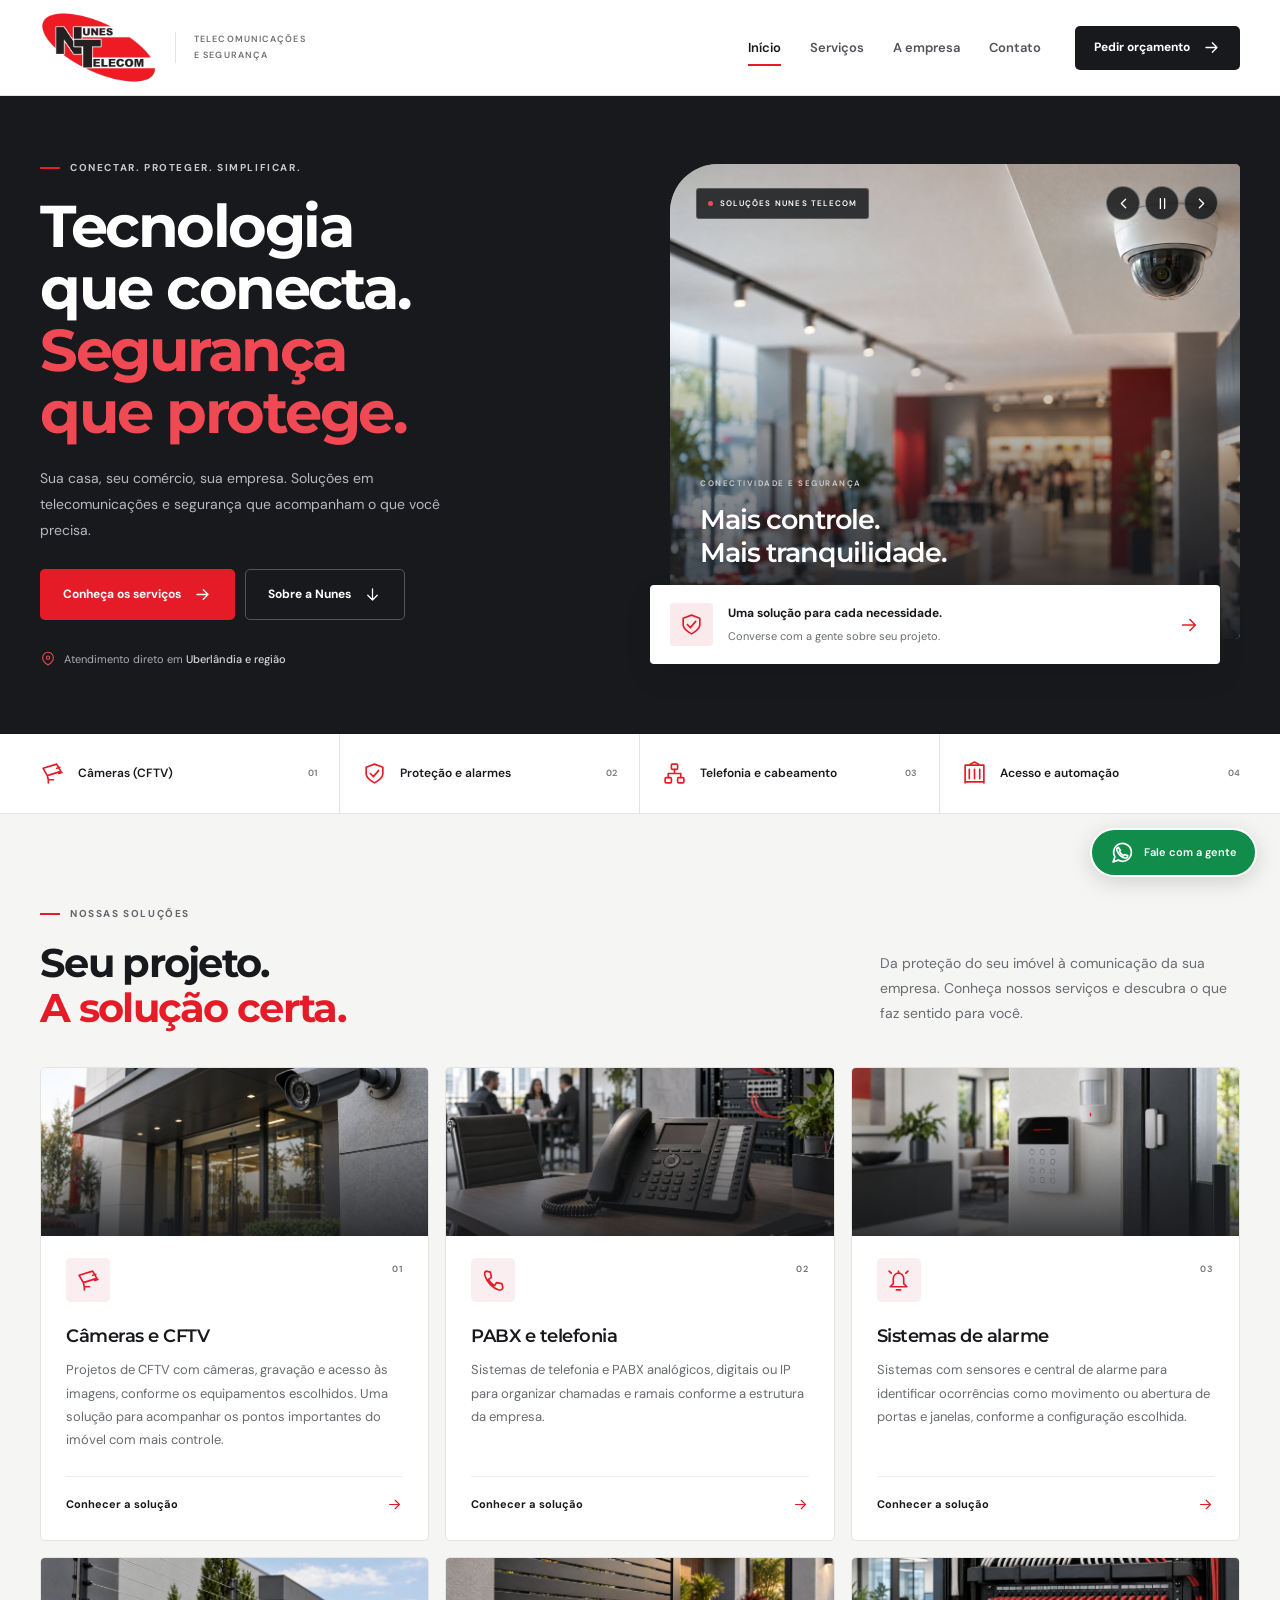
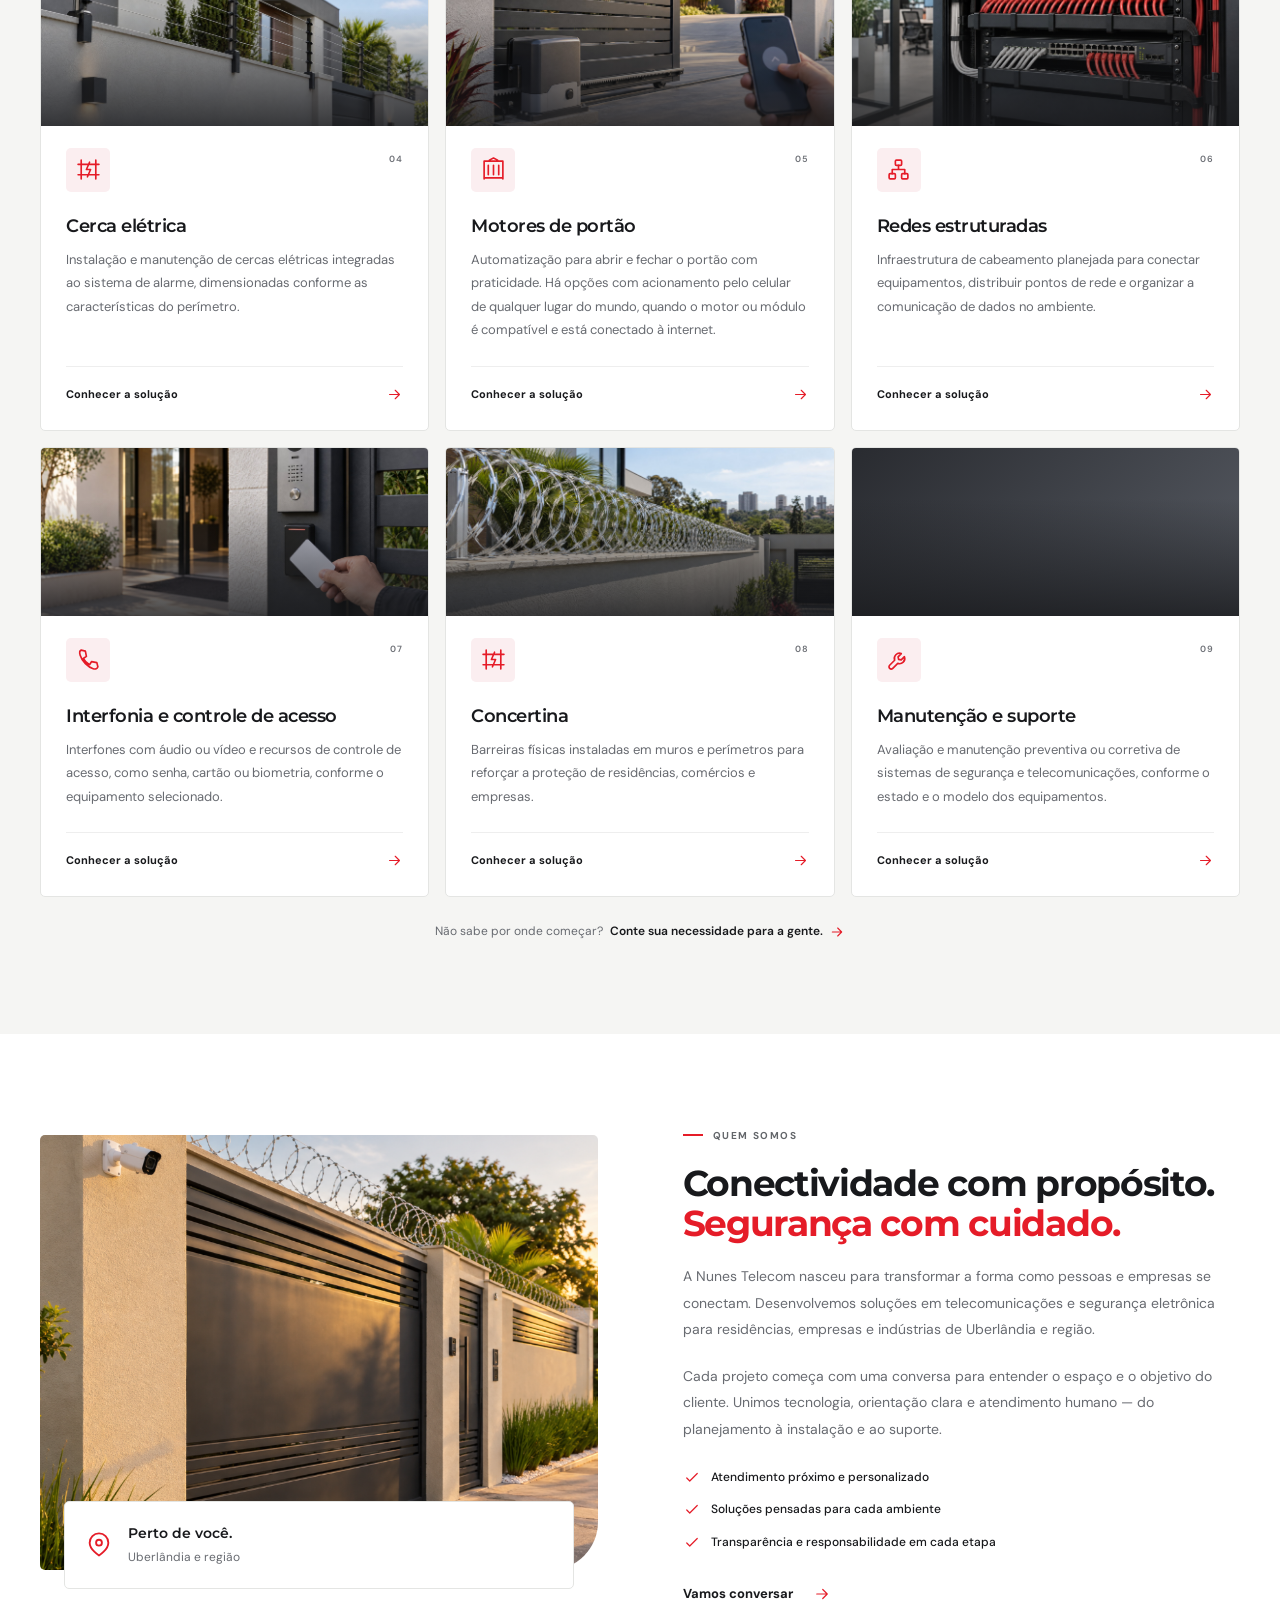
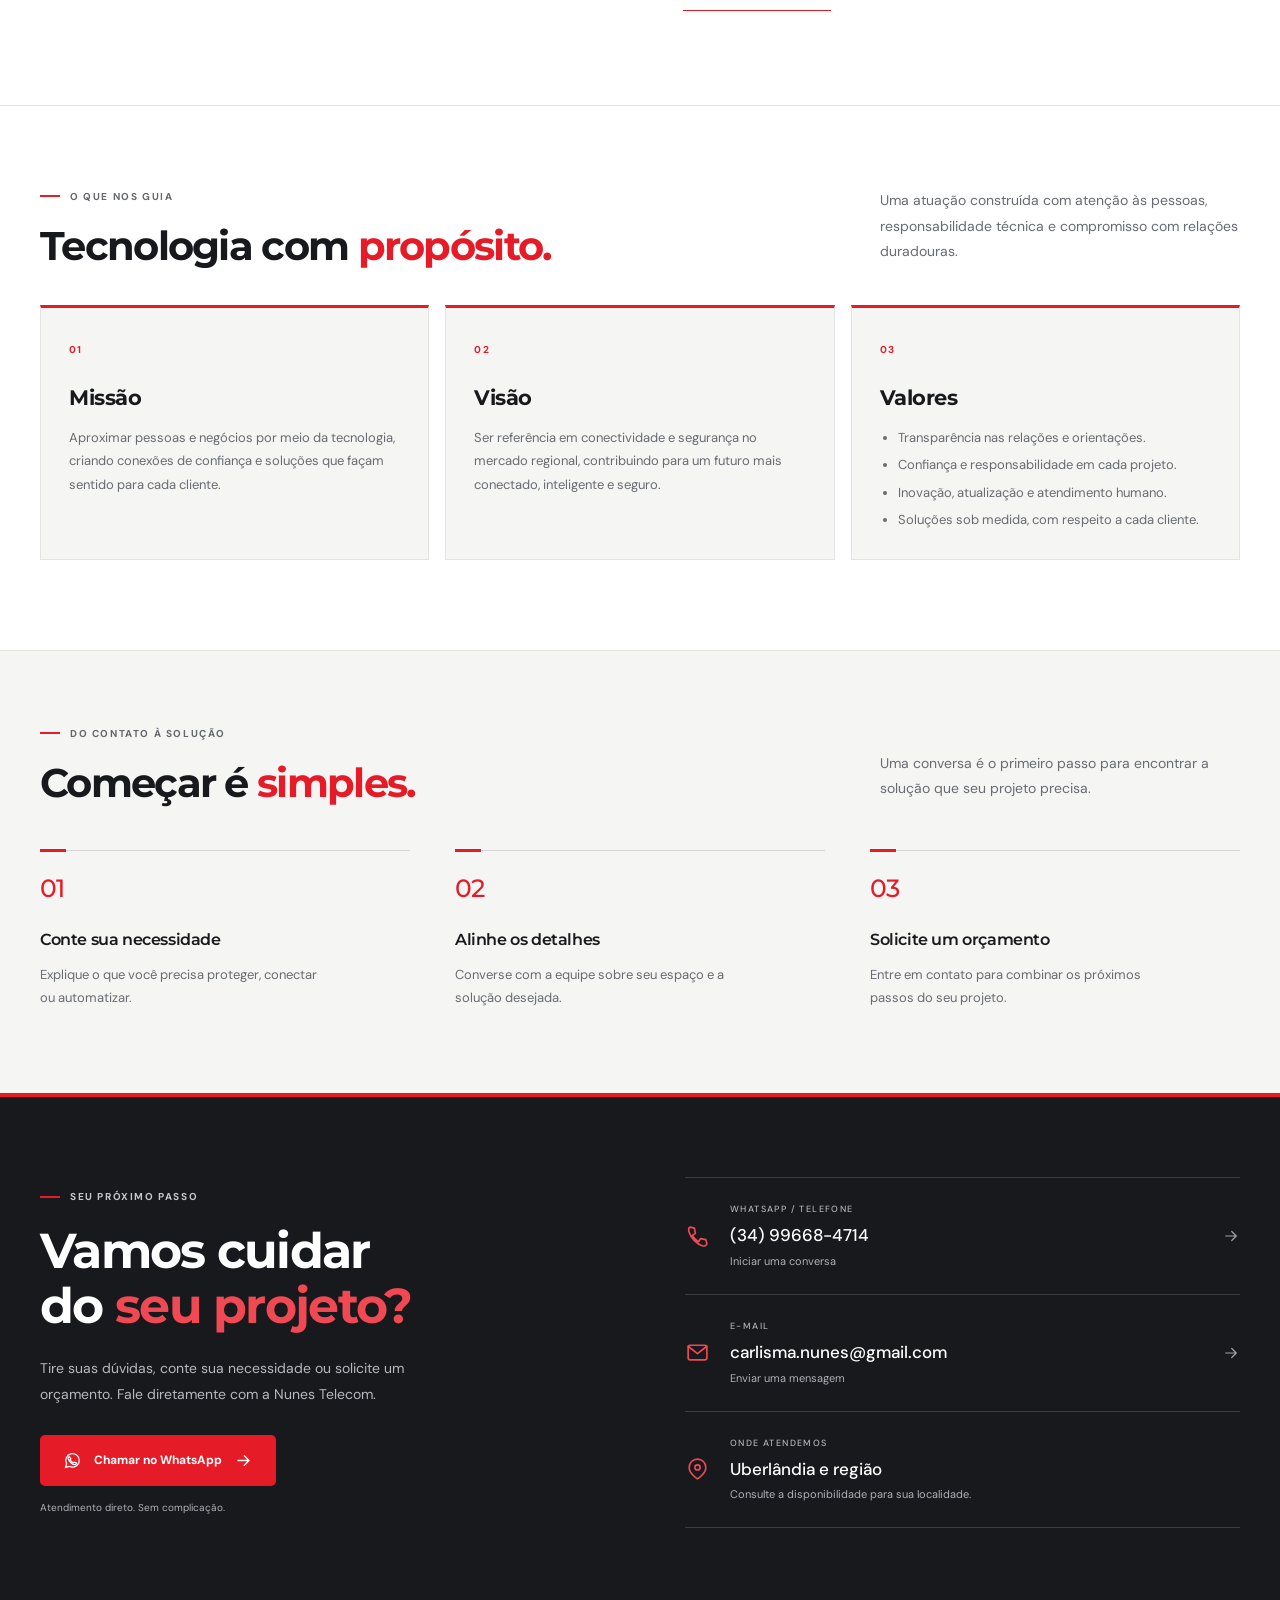
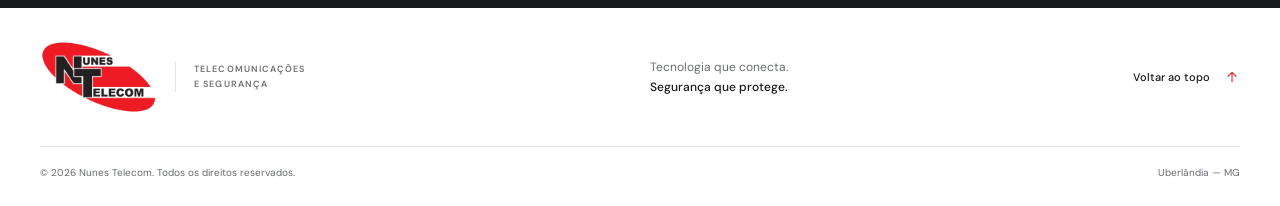
==== commit e1ddbae4: "Update index.html" ====
--- a/index.html
+++ b/index.html
@@ -2,6 +2,7 @@
 <html lang="pt-BR">
 <head>
   <meta charset="utf-8">
+  <meta name="google-site-verification" content="QyAv81gAbsKqtIjxyijvs1hMz8pxjU8W29M-rwe3Fxw" />
   <meta name="viewport" content="width=device-width, initial-scale=1">
   <meta name="theme-color" content="#18191c">
   <meta name="description" content="Nunes Telecom: soluções em telecomunicações e segurança em Uberlândia e região. Câmeras, alarmes, cercas elétricas, concertinas, motores de portão, PABX, cabeamento estruturado e porteiro eletrônico.">
